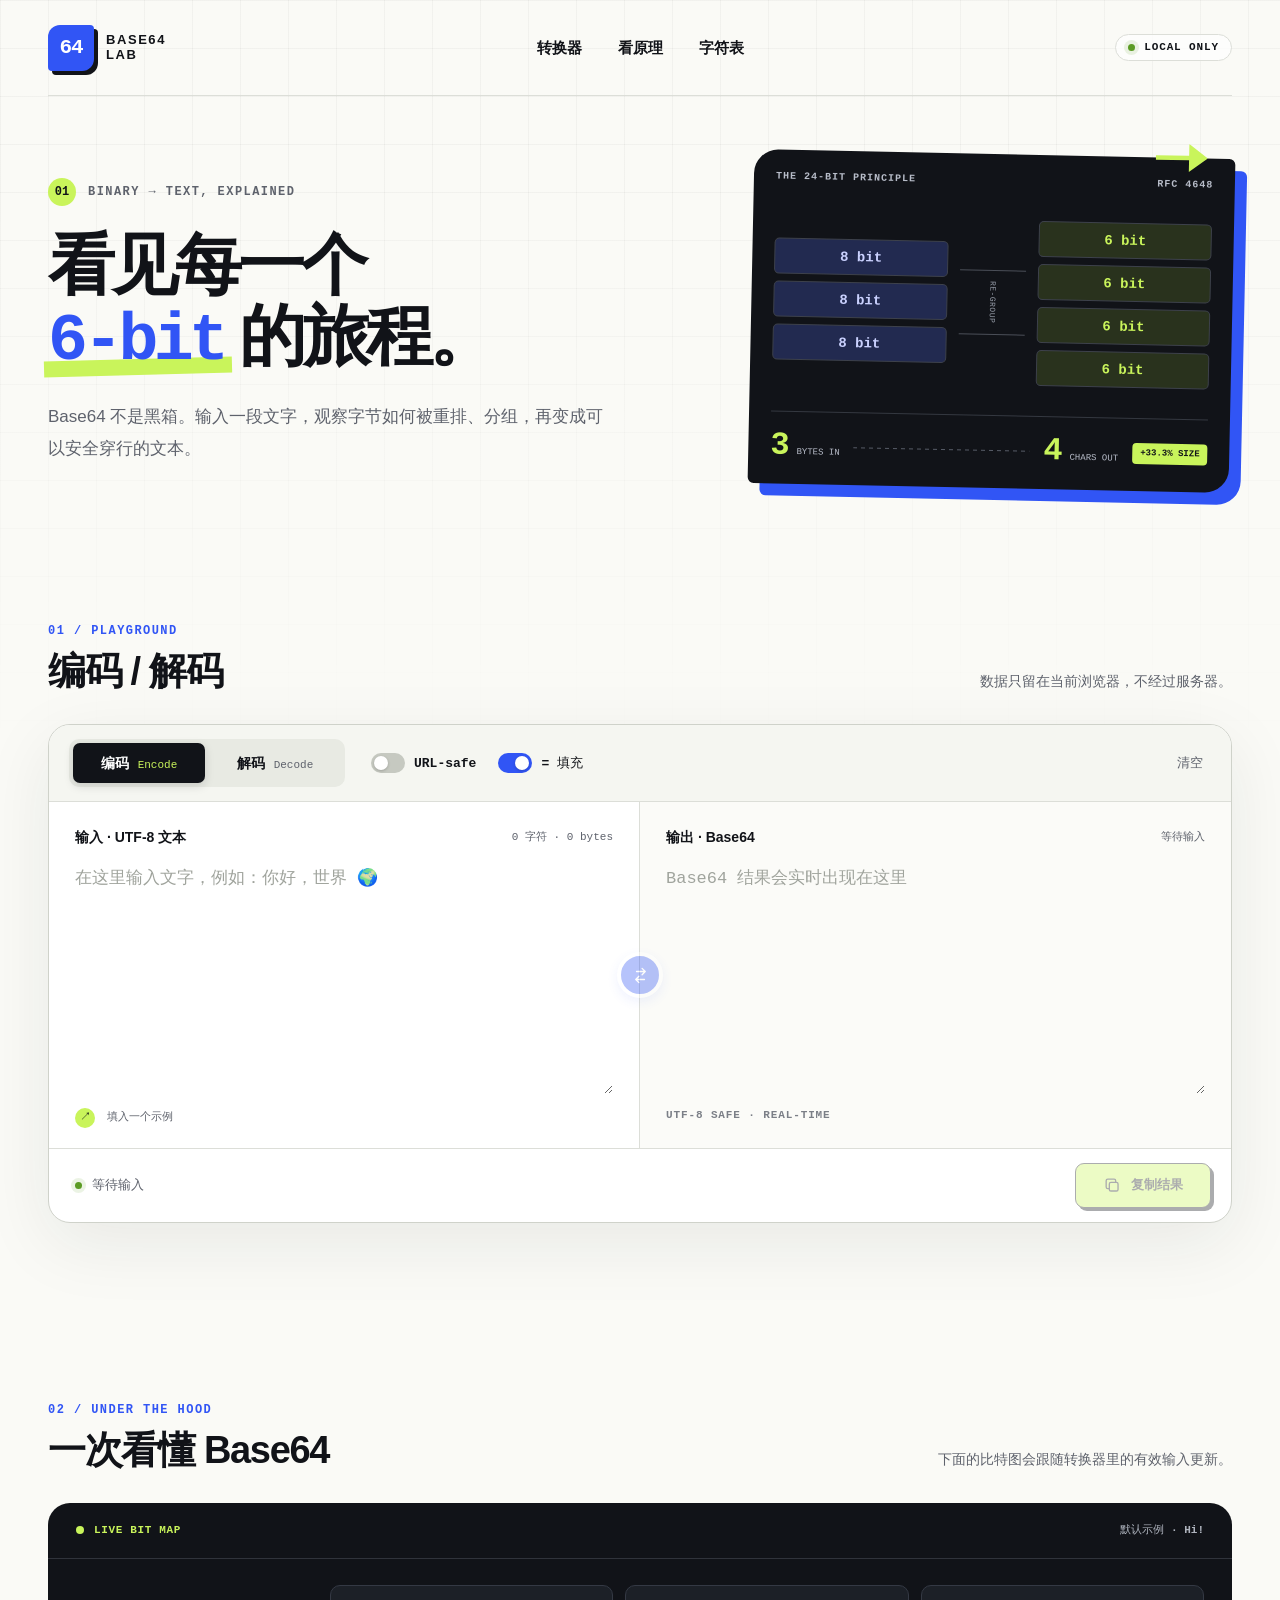
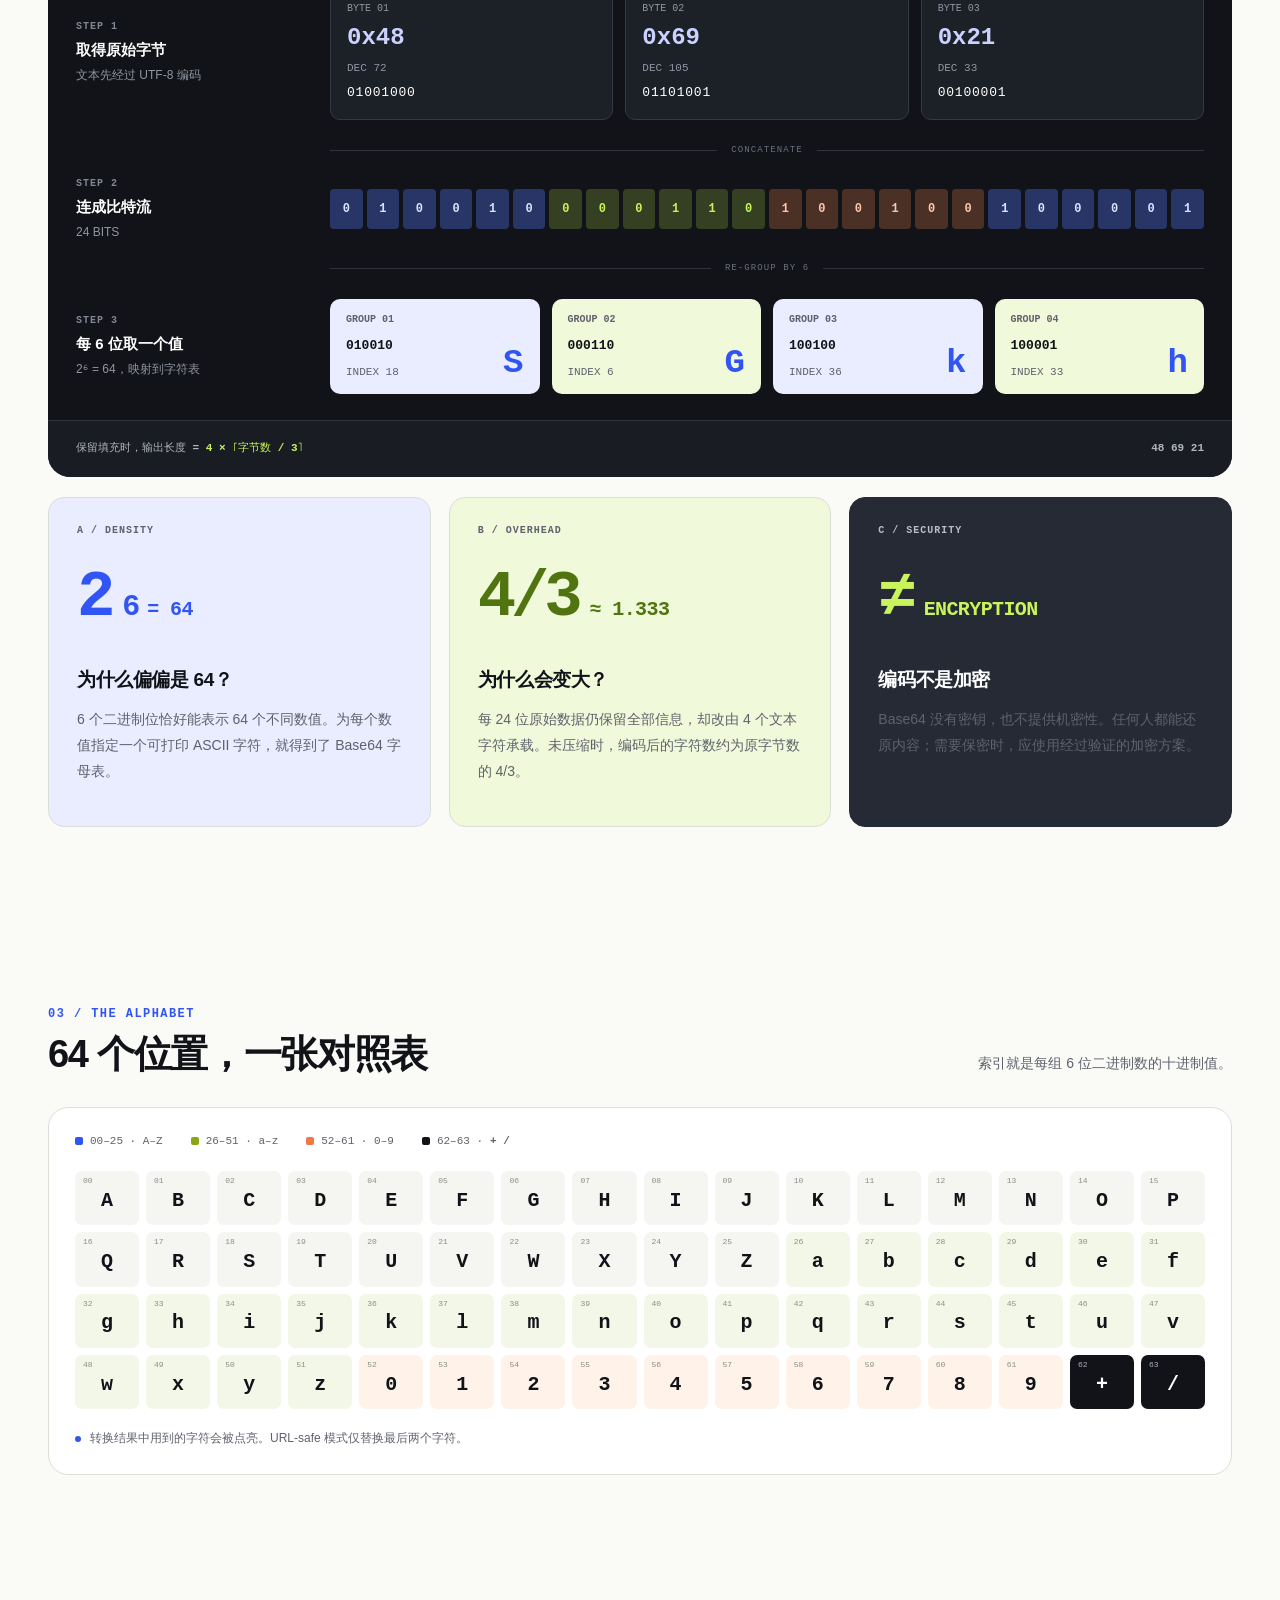
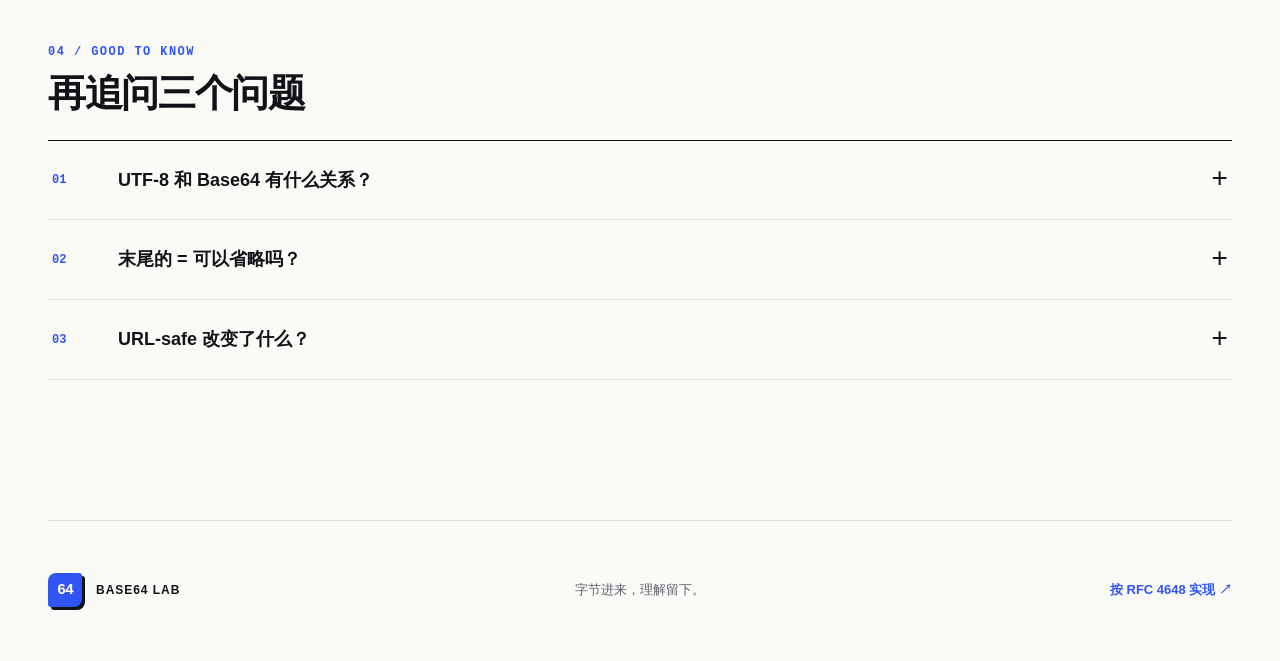
==== base64/index.html @ 2eb653bc "Add Base64 encoder and decoder subsite" ====
<!doctype html>
<html lang="zh-CN">
  <head>
    <meta charset="UTF-8">
    <meta name="viewport" content="width=device-width, initial-scale=1.0">
    <meta name="description" content="一个本地运行的 Base64 编码、解码与交互式原理实验室。看清每 3 个字节如何变成 4 个字符。">
    <title>Base64 Lab — 编码、解码与原理</title>
    <link rel="stylesheet" href="./styles.css">
    <script src="./app.js" defer></script>
  </head>
  <body>
    <a class="skip-link" href="#converter">跳到转换器</a>
    <div class="page-grid" aria-hidden="true"></div>

    <header class="site-header">
      <a class="brand" href="#top" aria-label="Base64 Lab 首页">
        <span class="brand-mark">64</span>
        <span class="brand-name">BASE64<br>LAB</span>
      </a>
      <nav class="main-nav" aria-label="页面导航">
        <a href="#converter">转换器</a>
        <a href="#principle">看原理</a>
        <a href="#alphabet">字符表</a>
      </nav>
      <span class="local-badge"><span class="status-dot"></span>LOCAL ONLY</span>
    </header>

    <main id="top">
      <section class="hero" aria-labelledby="hero-title">
        <div class="hero-copy">
          <p class="eyebrow"><span>01</span> BINARY → TEXT, EXPLAINED</p>
          <h1 id="hero-title">看见每一个<br><span>6-bit</span> 的旅程。</h1>
          <p class="hero-intro">Base64 不是黑箱。输入一段文字，观察字节如何被重排、分组，再变成可以安全穿行的文本。</p>
        </div>
        <div class="hero-orbit" aria-label="Base64 将 3 字节转换为 4 个字符">
          <div class="orbit-topline"><span>THE 24-BIT PRINCIPLE</span><span>RFC 4648</span></div>
          <div class="orbit-equation">
            <div class="byte-stack">
              <span>8 bit</span><span>8 bit</span><span>8 bit</span>
            </div>
            <div class="equation-arrow" aria-hidden="true">
              <span></span><b>RE-GROUP</b><span></span>
            </div>
            <div class="sextet-stack">
              <span>6 bit</span><span>6 bit</span><span>6 bit</span><span>6 bit</span>
            </div>
          </div>
          <div class="orbit-footer">
            <div><strong>3</strong><span>BYTES IN</span></div>
            <div class="ratio-line" aria-hidden="true"></div>
            <div><strong>4</strong><span>CHARS OUT</span></div>
            <span class="overhead-chip">+33.3% SIZE</span>
          </div>
        </div>
      </section>

      <section class="section converter-section" id="converter" aria-labelledby="converter-title">
        <div class="section-heading">
          <div><span class="section-number">01 / PLAYGROUND</span><h2 id="converter-title">编码 / 解码</h2></div>
          <p>数据只留在当前浏览器，不经过服务器。</p>
        </div>

        <div class="workbench">
          <div class="workbench-toolbar">
            <div class="mode-switch" role="group" aria-label="转换模式">
              <button class="mode-button is-active" type="button" data-mode="encode" aria-pressed="true">编码 <span>Encode</span></button>
              <button class="mode-button" type="button" data-mode="decode" aria-pressed="false">解码 <span>Decode</span></button>
            </div>
            <div class="options" aria-label="Base64 选项">
              <button class="option-switch" id="urlSafeToggle" type="button" role="switch" aria-checked="false">
                <span class="switch-track" aria-hidden="true"><span></span></span>URL-safe
              </button>
              <button class="option-switch is-on" id="paddingToggle" type="button" role="switch" aria-checked="true">
                <span class="switch-track" aria-hidden="true"><span></span></span>= 填充
              </button>
            </div>
            <button class="text-button clear-button" id="clearButton" type="button">清空</button>
          </div>

          <div class="io-grid">
            <div class="io-panel">
              <div class="io-label"><label for="inputText" id="inputLabel">输入 · UTF-8 文本</label><span id="inputMeta">0 字符 · 0 bytes</span></div>
              <textarea id="inputText" spellcheck="false" placeholder="在这里输入文字，例如：你好，世界 🌍" aria-describedby="statusMessage"></textarea>
              <button class="sample-button" id="sampleButton" type="button"><span aria-hidden="true">↗</span> 填入一个示例</button>
            </div>

            <button class="swap-button" id="swapButton" type="button" aria-label="将输出作为输入，并切换转换方向" title="将输出作为输入，并切换方向" disabled>
              <svg viewBox="0 0 24 24" aria-hidden="true"><path d="M7 7h11m0 0-4-4m4 4-4 4M17 17H6m0 0 4 4m-4-4 4-4"/></svg>
            </button>

            <div class="io-panel output-panel">
              <div class="io-label"><label for="outputText" id="outputLabel">输出 · Base64</label><span id="outputMeta">等待输入</span></div>
              <textarea id="outputText" spellcheck="false" readonly placeholder="结果会实时出现在这里"></textarea>
              <span class="output-note" id="outputNote">UTF-8 SAFE · REAL-TIME</span>
            </div>
          </div>

          <div class="workbench-footer">
            <div class="status-message" id="statusMessage" role="status" aria-live="polite"><span class="status-dot"></span><span>等待输入</span></div>
            <button class="copy-button" id="copyButton" type="button" disabled>
              <svg viewBox="0 0 24 24" aria-hidden="true"><rect x="8" y="8" width="11" height="11" rx="2"/><path d="M16 8V6a2 2 0 0 0-2-2H6a2 2 0 0 0-2 2v8a2 2 0 0 0 2 2h2"/></svg>
              <span>复制结果</span>
            </button>
          </div>
        </div>
      </section>

      <section class="section principle-section" id="principle" aria-labelledby="principle-title">
        <div class="section-heading">
          <div><span class="section-number">02 / UNDER THE HOOD</span><h2 id="principle-title">一次看懂 Base64</h2></div>
          <p>下面的比特图会跟随转换器里的有效输入更新。</p>
        </div>

        <div class="bit-lab">
          <div class="bit-lab-header">
            <div><span class="live-pulse" aria-hidden="true"></span>LIVE BIT MAP</div>
            <span id="sampleSource">默认示例 · Hi!</span>
          </div>

          <div class="pipeline-stage">
            <div class="stage-label"><span>STEP 1</span><strong>取得原始字节</strong><small>文本先经过 UTF-8 编码</small></div>
            <div class="byte-cards" id="byteCards"></div>
          </div>

          <div class="pipeline-connector" aria-hidden="true"><span></span>CONCATENATE<span></span></div>

          <div class="pipeline-stage bit-stream-stage">
            <div class="stage-label"><span>STEP 2</span><strong>连成比特流</strong><small id="bitStreamLabel">24 BITS</small></div>
            <div class="bit-stream" id="bitStream" aria-label="输入字节的二进制表示"></div>
          </div>

          <div class="pipeline-connector" aria-hidden="true"><span></span>RE-GROUP BY 6<span></span></div>

          <div class="pipeline-stage">
            <div class="stage-label"><span>STEP 3</span><strong>每 6 位取一个值</strong><small>2⁶ = 64，映射到字符表</small></div>
            <div class="sextet-cards" id="sextetCards"></div>
          </div>

          <div class="bit-lab-footer">
            <span>保留填充时，输出长度 = <strong>4 × ⌈字节数 / 3⌉</strong></span>
            <span class="mono" id="sampleHex">48 69 21</span>
          </div>
        </div>

        <div class="concept-grid">
          <article class="concept-card concept-blue">
            <span class="concept-index">A / DENSITY</span>
            <div class="concept-big">2<sup>6</sup><span>= 64</span></div>
            <h3>为什么偏偏是 64？</h3>
            <p>6 个二进制位恰好能表示 64 个不同数值。为每个数值指定一个可打印 ASCII 字符，就得到了 Base64 字母表。</p>
          </article>
          <article class="concept-card concept-lime">
            <span class="concept-index">B / OVERHEAD</span>
            <div class="concept-big">4/3<span>≈ 1.333</span></div>
            <h3>为什么会变大？</h3>
            <p>每 24 位原始数据仍保留全部信息，却改由 4 个文本字符承载。未压缩时，编码后的字符数约为原字节数的 4/3。</p>
          </article>
          <article class="concept-card concept-ink">
            <span class="concept-index">C / SECURITY</span>
            <div class="concept-big">≠<span>ENCRYPTION</span></div>
            <h3>编码不是加密</h3>
            <p>Base64 没有密钥，也不提供机密性。任何人都能还原内容；需要保密时，应使用经过验证的加密方案。</p>
          </article>
        </div>
      </section>

      <section class="section alphabet-section" id="alphabet" aria-labelledby="alphabet-title">
        <div class="section-heading">
          <div><span class="section-number">03 / THE ALPHABET</span><h2 id="alphabet-title">64 个位置，一张对照表</h2></div>
          <p>索引就是每组 6 位二进制数的十进制值。</p>
        </div>
        <div class="alphabet-board">
          <div class="alphabet-legend">
            <span><i class="legend-upper"></i>00–25 · A–Z</span>
            <span><i class="legend-lower"></i>26–51 · a–z</span>
            <span><i class="legend-digit"></i>52–61 · 0–9</span>
            <span><i class="legend-special"></i>62–63 · <b id="specialAlphabet">+ /</b></span>
          </div>
          <div class="alphabet-grid" id="alphabetGrid" aria-label="Base64 字符索引表"></div>
          <div class="alphabet-note"><span class="note-dot"></span>转换结果中用到的字符会被点亮。URL-safe 模式仅替换最后两个字符。</div>
        </div>
      </section>

      <section class="section faq-section" aria-labelledby="faq-title">
        <div class="section-heading compact-heading">
          <div><span class="section-number">04 / GOOD TO KNOW</span><h2 id="faq-title">再追问三个问题</h2></div>
        </div>
        <div class="faq-list">
          <details>
            <summary><span>01</span>UTF-8 和 Base64 有什么关系？<b aria-hidden="true">+</b></summary>
            <p>UTF-8 把字符表示为字节，Base64 再把字节表示为有限的文本字符。两者解决不同问题。中文和 emoji 必须先变成 UTF-8 字节，才能进行 Base64 编码；解码时则反向恢复。</p>
          </details>
          <details>
            <summary><span>02</span>末尾的 = 可以省略吗？<b aria-hidden="true">+</b></summary>
            <p>原文字节数不是 3 的倍数时，最后一个分组不足 24 位，标准 Base64 用 1 个或 2 个 <code>=</code> 补齐到 4 个字符。部分协议允许省略填充；本工具解码时可识别有无填充，编码时则由你控制。</p>
          </details>
          <details>
            <summary><span>03</span>URL-safe 改变了什么？<b aria-hidden="true">+</b></summary>
            <p>标准 Base64 的 <code>+</code> 和 <code>/</code> 在 URL 中可能需要额外转义。URL-safe 变体分别换成 <code>-</code> 和 <code>_</code>，并常省略 <code>=</code>，适合放入 URL、文件名或令牌。</p>
          </details>
        </div>
      </section>
    </main>

    <footer class="site-footer">
      <div><span class="brand-mark small-mark">64</span><strong>BASE64 LAB</strong></div>
      <p>字节进来，理解留下。</p>
      <a href="https://www.rfc-editor.org/rfc/rfc4648" target="_blank" rel="noreferrer">按 RFC 4648 实现 <span aria-hidden="true">↗</span></a>
    </footer>
  </body>
</html>
---- base64/styles.css ----
:root {
  --paper: #fafaf6;
  --white: #ffffff;
  --ink: #111318;
  --muted: #5e626c;
  --line: #dcded8;
  --blue: #3155f5;
  --blue-soft: #e9edff;
  --lime: #c9f45b;
  --lime-soft: #f0f9d9;
  --orange: #f07845;
  --error: #b72c2c;
  --mono: ui-monospace, "SFMono-Regular", Menlo, Monaco, Consolas, monospace;
  --sans: -apple-system, BlinkMacSystemFont, "Segoe UI", "PingFang SC", "Hiragino Sans GB", "Microsoft YaHei", sans-serif;
}

* {
  box-sizing: border-box;
}

html {
  scroll-behavior: smooth;
  scroll-padding-top: 100px;
}

body {
  margin: 0;
  color: var(--ink);
  background: var(--paper);
  font-family: var(--sans);
  font-size: 16px;
  line-height: 1.6;
  -webkit-font-smoothing: antialiased;
}

button,
textarea {
  font: inherit;
}

button,
a,
summary {
  -webkit-tap-highlight-color: transparent;
}

button {
  color: inherit;
}

button:not(:disabled),
summary {
  cursor: pointer;
}

a {
  color: inherit;
  text-decoration: none;
}

::selection {
  color: var(--white);
  background: var(--blue);
}

:focus-visible {
  outline: 3px solid var(--blue);
  outline-offset: 4px;
}

.skip-link {
  position: fixed;
  z-index: 100;
  top: 12px;
  left: 12px;
  padding: 10px 16px;
  color: var(--white);
  background: var(--ink);
  transform: translateY(-160%);
}

.skip-link:focus {
  transform: translateY(0);
}

.page-grid {
  position: absolute;
  z-index: -1;
  inset: 0 0 auto;
  height: 760px;
  overflow: hidden;
  pointer-events: none;
  background-image: linear-gradient(rgba(17, 19, 24, 0.035) 1px, transparent 1px), linear-gradient(90deg, rgba(17, 19, 24, 0.035) 1px, transparent 1px);
  background-size: 48px 48px;
  mask-image: linear-gradient(to bottom, black 25%, transparent 100%);
}

.site-header,
.hero,
.section,
.site-footer {
  width: min(1280px, calc(100% - 96px));
  margin-inline: auto;
}

.site-header {
  height: 96px;
  display: grid;
  grid-template-columns: 1fr auto 1fr;
  align-items: center;
  border-bottom: 1px solid var(--line);
}

.brand {
  display: inline-flex;
  align-items: center;
  gap: 12px;
  width: fit-content;
}

.brand-mark {
  width: 46px;
  height: 46px;
  display: grid;
  place-items: center;
  color: var(--white);
  background: var(--blue);
  border-radius: 12px 4px 12px 4px;
  font: 700 21px/1 var(--mono);
  letter-spacing: -1px;
  box-shadow: 4px 4px 0 var(--ink);
}

.brand-name {
  font: 750 13px/1.12 var(--sans);
  letter-spacing: 0.12em;
}

.main-nav {
  display: flex;
  align-items: center;
  gap: 36px;
  font-size: 15px;
  font-weight: 600;
}

.main-nav a {
  position: relative;
  padding-block: 10px;
}

.main-nav a::after {
  content: "";
  position: absolute;
  right: 0;
  bottom: 4px;
  left: 0;
  height: 2px;
  background: var(--blue);
  transform: scaleX(0);
  transform-origin: right;
  transition: transform 180ms ease;
}

.main-nav a:hover::after {
  transform: scaleX(1);
  transform-origin: left;
}

.local-badge {
  justify-self: end;
  display: inline-flex;
  align-items: center;
  gap: 9px;
  padding: 7px 12px;
  border: 1px solid var(--line);
  border-radius: 999px;
  background: rgba(255, 255, 255, 0.72);
  font: 600 11px/1 var(--mono);
  letter-spacing: 0.08em;
}

.status-dot {
  display: inline-block;
  flex: 0 0 auto;
  width: 7px;
  height: 7px;
  border-radius: 50%;
  background: #5b9b24;
  box-shadow: 0 0 0 4px rgba(91, 155, 36, 0.12);
}

.hero {
  min-height: 450px;
  display: grid;
  grid-template-columns: 1.12fr 0.88fr;
  gap: 90px;
  align-items: center;
  padding: 58px 0 64px;
}

.eyebrow,
.section-number {
  margin: 0;
  font: 650 12px/1.2 var(--mono);
  letter-spacing: 0.12em;
}

.eyebrow {
  display: flex;
  align-items: center;
  gap: 12px;
  color: var(--muted);
}

.eyebrow span {
  display: grid;
  place-items: center;
  width: 28px;
  height: 28px;
  color: var(--ink);
  background: var(--lime);
  border-radius: 50%;
  letter-spacing: 0;
}

h1,
h2,
h3,
p {
  margin-top: 0;
}

h1 {
  max-width: 720px;
  margin: 24px 0 24px;
  font-size: clamp(58px, 5.2vw, 80px);
  font-weight: 760;
  line-height: 1.06;
  letter-spacing: -0.055em;
}

h1 span {
  position: relative;
  display: inline-block;
  color: var(--blue);
  font-family: var(--mono);
  font-weight: 700;
  letter-spacing: -0.07em;
}

h1 span::after {
  content: "";
  position: absolute;
  z-index: -1;
  right: -8px;
  bottom: 2px;
  left: -4px;
  height: 16px;
  background: var(--lime);
  transform: rotate(-1.5deg);
}

.hero-intro {
  max-width: 560px;
  margin-bottom: 0;
  color: var(--muted);
  font-size: 17px;
  line-height: 1.85;
}

.hero-orbit {
  position: relative;
  padding: 22px;
  color: var(--white);
  background: var(--ink);
  border-radius: 24px 6px 24px 6px;
  box-shadow: 12px 12px 0 var(--blue);
  transform: rotate(1.2deg);
}

.hero-orbit::before {
  content: "";
  position: absolute;
  top: -14px;
  right: 28px;
  width: 52px;
  height: 28px;
  background: var(--lime);
  clip-path: polygon(0 42%, 64% 42%, 64% 0, 100% 50%, 64% 100%, 64% 58%, 0 58%);
}

.orbit-topline {
  display: flex;
  justify-content: space-between;
  color: #b8bdc9;
  font: 600 10px/1 var(--mono);
  letter-spacing: 0.1em;
}

.orbit-equation {
  display: grid;
  grid-template-columns: 1fr 66px 1fr;
  align-items: center;
  gap: 12px;
  padding: 34px 0 30px;
}

.byte-stack,
.sextet-stack {
  display: grid;
  gap: 7px;
}

.byte-stack {
  grid-template-rows: repeat(3, 1fr);
}

.sextet-stack {
  grid-template-rows: repeat(4, 1fr);
}

.byte-stack span,
.sextet-stack span {
  display: grid;
  place-items: center;
  height: 36px;
  border: 1px solid #3d414b;
  border-radius: 5px;
  font: 600 14px/1 var(--mono);
}

.byte-stack span {
  color: #cbd2ff;
  background: #222a50;
}

.sextet-stack span {
  color: var(--lime);
  background: #29321d;
}

.equation-arrow {
  display: grid;
  align-items: center;
  gap: 10px;
  text-align: center;
}

.equation-arrow span {
  height: 1px;
  background: #4a4e57;
}

.equation-arrow b {
  color: #979da9;
  font: 500 8px/1 var(--mono);
  letter-spacing: 0.06em;
  writing-mode: vertical-rl;
  justify-self: center;
}

.orbit-footer {
  display: flex;
  align-items: center;
  gap: 14px;
  padding-top: 18px;
  border-top: 1px solid #343840;
}

.orbit-footer > div:not(.ratio-line) {
  display: flex;
  align-items: baseline;
  gap: 7px;
}

.orbit-footer strong {
  color: var(--lime);
  font: 600 32px/1 var(--mono);
}

.orbit-footer div span {
  color: #b8bdc9;
  font: 500 9px/1 var(--mono);
}

.ratio-line {
  flex: 1;
  height: 1px;
  background: repeating-linear-gradient(90deg, #555a65 0 4px, transparent 4px 8px);
}

.overhead-chip {
  padding: 6px 8px;
  color: var(--ink);
  background: var(--lime);
  border-radius: 4px;
  font: 700 9px/1 var(--mono);
  white-space: nowrap;
}

.section {
  padding: 80px 0;
}

.converter-section {
  padding-top: 72px;
}

.section-heading {
  display: flex;
  align-items: end;
  justify-content: space-between;
  gap: 32px;
  margin-bottom: 30px;
}

.section-number {
  display: block;
  margin-bottom: 12px;
  color: var(--blue);
}

h2 {
  margin-bottom: 0;
  font-size: 38px;
  font-weight: 720;
  line-height: 1.15;
  letter-spacing: -0.035em;
}

.section-heading > p {
  max-width: 420px;
  margin-bottom: 2px;
  color: var(--muted);
  text-align: right;
  font-size: 14px;
}

.workbench {
  overflow: hidden;
  background: var(--white);
  border: 1px solid #cfd2ca;
  border-radius: 22px;
  box-shadow: 0 20px 70px rgba(28, 33, 42, 0.08);
}

.workbench-toolbar {
  min-height: 74px;
  display: flex;
  align-items: center;
  gap: 26px;
  padding: 14px 20px;
  background: #f5f6f1;
  border-bottom: 1px solid var(--line);
}

.mode-switch {
  display: flex;
  gap: 4px;
  padding: 4px;
  background: #e8eae3;
  border-radius: 10px;
}

.mode-button {
  min-width: 132px;
  padding: 9px 16px;
  border: 0;
  border-radius: 7px;
  background: transparent;
  font-size: 14px;
  font-weight: 650;
  transition: color 160ms ease, background 160ms ease, box-shadow 160ms ease;
}

.mode-button span {
  margin-left: 5px;
  color: var(--muted);
  font: 500 11px/1 var(--mono);
}

.mode-button.is-active {
  color: var(--white);
  background: var(--ink);
  box-shadow: 0 3px 10px rgba(17, 19, 24, 0.15);
}

.mode-button.is-active span {
  color: var(--lime);
}

.options {
  display: flex;
  align-items: center;
  gap: 22px;
}

.option-switch {
  display: inline-flex;
  align-items: center;
  gap: 9px;
  padding: 8px 0;
  border: 0;
  background: transparent;
  font: 550 13px/1 var(--mono);
}

.switch-track {
  width: 34px;
  height: 20px;
  padding: 3px;
  background: #c6c9c1;
  border-radius: 999px;
  transition: background 160ms ease;
}

.switch-track span {
  display: block;
  width: 14px;
  height: 14px;
  background: var(--white);
  border-radius: 50%;
  box-shadow: 0 1px 3px rgba(0, 0, 0, 0.2);
  transition: transform 160ms ease;
}

.option-switch.is-on .switch-track {
  background: var(--blue);
}

.option-switch.is-on .switch-track span {
  transform: translateX(14px);
}

.text-button {
  padding: 8px;
  border: 0;
  background: transparent;
  color: var(--muted);
  font-size: 13px;
}

.text-button:hover {
  color: var(--ink);
  text-decoration: underline;
}

.clear-button {
  margin-left: auto;
}

.io-grid {
  position: relative;
  display: grid;
  grid-template-columns: 1fr 1fr;
}

.io-panel {
  min-width: 0;
  padding: 24px 26px 20px;
}

.io-panel:first-child {
  border-right: 1px solid var(--line);
}

.io-label {
  display: flex;
  align-items: center;
  justify-content: space-between;
  gap: 16px;
  margin-bottom: 15px;
}

.io-label label {
  font-size: 14px;
  font-weight: 700;
}

.io-label span {
  color: var(--muted);
  font: 500 11px/1.4 var(--mono);
  text-align: right;
}

textarea {
  display: block;
  width: 100%;
  min-height: 230px;
  padding: 0;
  resize: vertical;
  color: var(--ink);
  background: transparent;
  border: 0;
  outline: 0;
  font: 500 17px/1.75 var(--mono);
  overflow-wrap: anywhere;
}

textarea::placeholder {
  color: #a0a49d;
}

textarea:focus-visible {
  outline: 0;
}

.io-panel:focus-within .io-label label {
  color: var(--blue);
}

.output-panel {
  background: #fbfbf8;
}

#outputText {
  color: var(--blue);
}

.sample-button,
.output-note {
  margin-top: 14px;
  font: 550 11px/1.4 var(--mono);
}

.sample-button {
  padding: 0;
  color: var(--muted);
  background: transparent;
  border: 0;
}

.sample-button:hover {
  color: var(--blue);
}

.sample-button span {
  display: inline-grid;
  place-items: center;
  width: 20px;
  height: 20px;
  margin-right: 5px;
  color: var(--ink);
  background: var(--lime);
  border-radius: 50%;
}

.output-note {
  display: block;
  color: #7b7f87;
  letter-spacing: 0.08em;
}

.swap-button {
  position: absolute;
  z-index: 2;
  top: 50%;
  left: 50%;
  width: 46px;
  height: 46px;
  display: grid;
  place-items: center;
  padding: 0;
  color: var(--white);
  background: var(--blue);
  border: 4px solid var(--white);
  border-radius: 50%;
  box-shadow: 0 4px 12px rgba(49, 85, 245, 0.22);
  transform: translate(-50%, -50%);
  transition: transform 160ms ease, opacity 160ms ease;
}

.swap-button:not(:disabled):hover {
  transform: translate(-50%, -50%) rotate(180deg);
}

.swap-button:disabled {
  opacity: 0.35;
  cursor: not-allowed;
}

.swap-button svg,
.copy-button svg {
  width: 19px;
  fill: none;
  stroke: currentColor;
  stroke-width: 1.7;
  stroke-linecap: round;
  stroke-linejoin: round;
}

.workbench-footer {
  min-height: 72px;
  display: flex;
  align-items: center;
  justify-content: space-between;
  gap: 24px;
  padding: 14px 20px 14px 26px;
  border-top: 1px solid var(--line);
}

.status-message {
  display: flex;
  align-items: center;
  gap: 10px;
  color: var(--muted);
  font-size: 13px;
}

.status-message.is-error {
  color: var(--error);
}

.status-message.is-error .status-dot {
  background: var(--error);
  box-shadow: 0 0 0 4px rgba(183, 44, 44, 0.12);
}

.copy-button {
  display: inline-flex;
  align-items: center;
  justify-content: center;
  gap: 9px;
  min-width: 136px;
  padding: 11px 18px;
  color: var(--ink);
  background: var(--lime);
  border: 1px solid var(--ink);
  border-radius: 9px;
  font-size: 13px;
  font-weight: 700;
  box-shadow: 3px 3px 0 var(--ink);
  transition: transform 120ms ease, box-shadow 120ms ease;
}

.copy-button:not(:disabled):hover {
  transform: translate(2px, 2px);
  box-shadow: 1px 1px 0 var(--ink);
}

.copy-button:disabled {
  opacity: 0.35;
  cursor: not-allowed;
}

.principle-section {
  padding-top: 100px;
}

.bit-lab {
  overflow: hidden;
  color: var(--white);
  background: var(--ink);
  border-radius: 22px;
}

.bit-lab-header,
.bit-lab-footer {
  display: flex;
  align-items: center;
  justify-content: space-between;
  gap: 24px;
  padding: 20px 28px;
  font: 550 11px/1.4 var(--mono);
  letter-spacing: 0.06em;
}

.bit-lab-header {
  border-bottom: 1px solid #30333b;
}

.bit-lab-header > div {
  display: flex;
  align-items: center;
  gap: 10px;
  color: var(--lime);
}

.bit-lab-header > span {
  color: #aeb3bd;
  letter-spacing: 0;
}

.live-pulse {
  width: 8px;
  height: 8px;
  background: var(--lime);
  border-radius: 50%;
  box-shadow: 0 0 0 0 rgba(201, 244, 91, 0.5);
  animation: pulse 2s infinite;
}

@keyframes pulse {
  60% { box-shadow: 0 0 0 8px rgba(201, 244, 91, 0); }
  100% { box-shadow: 0 0 0 0 rgba(201, 244, 91, 0); }
}

.pipeline-stage {
  display: grid;
  grid-template-columns: 220px 1fr;
  gap: 34px;
  align-items: center;
  padding: 26px 28px;
}

.stage-label {
  display: grid;
  gap: 4px;
}

.stage-label > span {
  color: #808794;
  font: 550 10px/1.4 var(--mono);
  letter-spacing: 0.1em;
}

.stage-label strong {
  font-size: 15px;
  font-weight: 650;
}

.stage-label small {
  color: #9096a1;
  font-size: 12px;
}

.byte-cards {
  display: grid;
  grid-template-columns: repeat(3, minmax(0, 1fr));
  gap: 12px;
}

.byte-card {
  display: grid;
  grid-template-columns: 1fr auto;
  gap: 8px;
  padding: 16px;
  background: #1c2027;
  border: 1px solid #343944;
  border-radius: 10px;
}

.byte-card .byte-index {
  color: #8e96a4;
  font: 500 10px/1.4 var(--mono);
}

.byte-card strong {
  grid-column: 1 / -1;
  color: #cbd2ff;
  font: 600 24px/1.2 var(--mono);
}

.byte-card .byte-decimal {
  grid-column: 1 / -1;
  color: #8e96a4;
  font: 500 11px/1.4 var(--mono);
}

.byte-card .byte-bits {
  grid-column: 1 / -1;
  color: var(--white);
  font: 500 13px/1.4 var(--mono);
  letter-spacing: 0.06em;
}

.pipeline-connector {
  display: flex;
  align-items: center;
  gap: 14px;
  padding: 0 28px 0 282px;
  color: #69717f;
  font: 500 9px/1 var(--mono);
  letter-spacing: 0.12em;
}

.pipeline-connector span {
  flex: 1;
  height: 1px;
  background: #30343d;
}

.bit-stream-stage {
  padding-block: 22px;
}

.bit-stream {
  display: grid;
  grid-template-columns: repeat(24, minmax(0, 1fr));
  gap: 4px;
}

.bit {
  display: grid;
  place-items: center;
  aspect-ratio: 0.82;
  min-height: 34px;
  border-radius: 4px;
  font: 550 12px/1 var(--mono);
}

.bit.group-0,
.bit.group-3 {
  color: #dce2ff;
  background: #283567;
}

.bit.group-1,
.bit.group-4 {
  color: var(--lime);
  background: #344021;
}

.bit.group-2,
.bit.group-5 {
  color: #ffc6ac;
  background: #4b3025;
}

.sextet-cards {
  display: grid;
  grid-template-columns: repeat(4, minmax(0, 1fr));
  gap: 12px;
}

.sextet-card {
  position: relative;
  display: grid;
  grid-template-columns: 1fr auto;
  align-items: end;
  gap: 10px;
  padding: 14px 16px;
  color: var(--ink);
  background: var(--blue-soft);
  border-radius: 10px;
}

.sextet-card:nth-child(2),
.sextet-card:nth-child(4) {
  background: var(--lime-soft);
}

.sextet-card .sextet-index {
  grid-column: 1 / -1;
  color: var(--muted);
  font: 550 10px/1.4 var(--mono);
}

.sextet-card .sextet-bits {
  font: 550 13px/1.4 var(--mono);
}

.sextet-card strong {
  grid-row: 2 / 4;
  grid-column: 2;
  color: var(--blue);
  font: 700 34px/1 var(--mono);
}

.sextet-card .sextet-value {
  color: var(--muted);
  font: 500 11px/1.4 var(--mono);
}

.sextet-card.is-padding {
  color: #9ba0aa;
  background: #22262d;
  border: 1px dashed #464c57;
}

.sextet-card.is-padding strong,
.sextet-card.is-padding .sextet-index,
.sextet-card.is-padding .sextet-value {
  color: #8b929e;
}

.bit-lab-footer {
  color: #b0b6c1;
  background: #191c22;
  border-top: 1px solid #30333b;
  letter-spacing: 0;
}

.bit-lab-footer strong {
  color: var(--lime);
  font-weight: 550;
}

.mono {
  font-family: var(--mono);
}

.concept-grid {
  display: grid;
  grid-template-columns: repeat(3, 1fr);
  gap: 18px;
  margin-top: 20px;
}

.concept-card {
  min-height: 330px;
  padding: 28px;
  border: 1px solid var(--line);
  border-radius: 16px;
}

.concept-blue {
  background: var(--blue-soft);
}

.concept-lime {
  background: var(--lime-soft);
}

.concept-ink {
  color: var(--white);
  background: #252a35;
  border-color: #252a35;
}

.concept-index {
  display: block;
  margin-bottom: 30px;
  color: var(--muted);
  font: 550 10px/1 var(--mono);
  letter-spacing: 0.1em;
}

.concept-ink .concept-index,
.concept-ink p {
  color: #b8bec9;
}

.concept-big {
  min-height: 75px;
  display: flex;
  align-items: baseline;
  gap: 12px;
  margin-bottom: 24px;
  color: var(--blue);
  font: 700 64px/1 var(--mono);
  letter-spacing: -0.08em;
}

.concept-big sup {
  font-size: 30px;
}

.concept-big span {
  font-size: 20px;
  letter-spacing: -0.03em;
}

.concept-lime .concept-big {
  color: #507410;
}

.concept-ink .concept-big {
  color: var(--lime);
}

.concept-card h3 {
  margin-bottom: 12px;
  font-size: 19px;
  letter-spacing: -0.02em;
}

.concept-card p {
  margin-bottom: 0;
  color: var(--muted);
  font-size: 14px;
  line-height: 1.85;
}

.alphabet-section {
  padding-top: 100px;
}

.alphabet-board {
  padding: 26px;
  background: var(--white);
  border: 1px solid var(--line);
  border-radius: 20px;
}

.alphabet-legend {
  display: flex;
  align-items: center;
  gap: 28px;
  margin-bottom: 22px;
  color: var(--muted);
  font: 500 11px/1.4 var(--mono);
}

.alphabet-legend span {
  display: inline-flex;
  align-items: center;
  gap: 7px;
}

.alphabet-legend i {
  width: 8px;
  height: 8px;
  border-radius: 2px;
}

.legend-upper { background: var(--blue); }
.legend-lower { background: #8aa613; }
.legend-digit { background: var(--orange); }
.legend-special { background: var(--ink); }

.alphabet-grid {
  display: grid;
  grid-template-columns: repeat(16, 1fr);
  gap: 7px;
}

.alphabet-cell {
  position: relative;
  aspect-ratio: 1.18;
  display: grid;
  place-items: center;
  padding: 8px;
  background: #f5f6f2;
  border: 1px solid transparent;
  border-radius: 7px;
  transition: transform 150ms ease, color 150ms ease, background 150ms ease;
}

.alphabet-cell span {
  position: absolute;
  top: 5px;
  left: 7px;
  color: #888d86;
  font: 500 8px/1 var(--mono);
}

.alphabet-cell strong {
  margin-top: 5px;
  font: 600 20px/1 var(--mono);
}

.alphabet-cell.group-1 { background: #f3f7e8; }
.alphabet-cell.group-2 { background: #fff2e9; }
.alphabet-cell.group-3 { color: var(--white); background: var(--ink); }
.alphabet-cell.group-3 span { color: #aeb3bd; }

.alphabet-cell.is-used {
  z-index: 1;
  color: var(--white);
  background: var(--blue);
  border-color: var(--ink);
  box-shadow: 3px 3px 0 var(--ink);
  transform: translate(-2px, -2px);
}

.alphabet-cell.is-used span {
  color: #dce2ff;
}

.alphabet-note {
  display: flex;
  align-items: center;
  gap: 9px;
  margin-top: 20px;
  color: var(--muted);
  font-size: 12px;
}

.note-dot {
  width: 6px;
  height: 6px;
  background: var(--blue);
  border-radius: 50%;
}

.faq-section {
  padding-top: 90px;
}

.compact-heading {
  margin-bottom: 24px;
}

.faq-list {
  border-top: 1px solid var(--ink);
}

.faq-list details {
  border-bottom: 1px solid var(--line);
}

.faq-list summary {
  display: grid;
  grid-template-columns: 50px 1fr auto;
  align-items: center;
  gap: 16px;
  padding: 25px 4px;
  list-style: none;
  font-size: 18px;
  font-weight: 650;
}

.faq-list summary::-webkit-details-marker {
  display: none;
}

.faq-list summary > span {
  color: var(--blue);
  font: 550 12px/1 var(--mono);
}

.faq-list summary b {
  font: 400 28px/1 var(--mono);
  transition: transform 160ms ease;
}

.faq-list details[open] summary b {
  transform: rotate(45deg);
}

.faq-list details p {
  max-width: 930px;
  margin: -4px 0 26px 70px;
  color: var(--muted);
  line-height: 1.9;
}

code {
  padding: 2px 5px;
  color: var(--blue);
  background: var(--blue-soft);
  border-radius: 4px;
  font-family: var(--mono);
}

.site-footer {
  min-height: 140px;
  display: grid;
  grid-template-columns: 1fr auto 1fr;
  align-items: center;
  gap: 24px;
  margin-top: 60px;
  border-top: 1px solid var(--line);
}

.site-footer > div {
  display: flex;
  align-items: center;
  gap: 14px;
  font-size: 12px;
  letter-spacing: 0.08em;
}

.small-mark {
  width: 34px;
  height: 34px;
  border-radius: 8px 3px 8px 3px;
  font-size: 15px;
  box-shadow: 3px 3px 0 var(--ink);
}

.site-footer p {
  margin: 0;
  color: var(--muted);
  font-size: 13px;
}

.site-footer > a {
  justify-self: end;
  color: var(--blue);
  font-size: 13px;
  font-weight: 600;
}

.site-footer > a:hover {
  text-decoration: underline;
}

@media (max-width: 1100px) {
  .site-header,
  .hero,
  .section,
  .site-footer {
    width: calc(100% - 56px);
  }

  .hero {
    gap: 48px;
  }

  .workbench-toolbar {
    gap: 18px;
  }

  .mode-button {
    min-width: 110px;
  }

  .options {
    gap: 14px;
  }

  .pipeline-stage {
    grid-template-columns: 180px 1fr;
  }

  .pipeline-connector {
    padding-left: 242px;
  }

  .alphabet-grid {
    gap: 5px;
  }
}

@media (prefers-reduced-motion: reduce) {
  html {
    scroll-behavior: auto;
  }

  *,
  *::before,
  *::after {
    animation-duration: 0.01ms !important;
    animation-iteration-count: 1 !important;
    transition-duration: 0.01ms !important;
  }
}
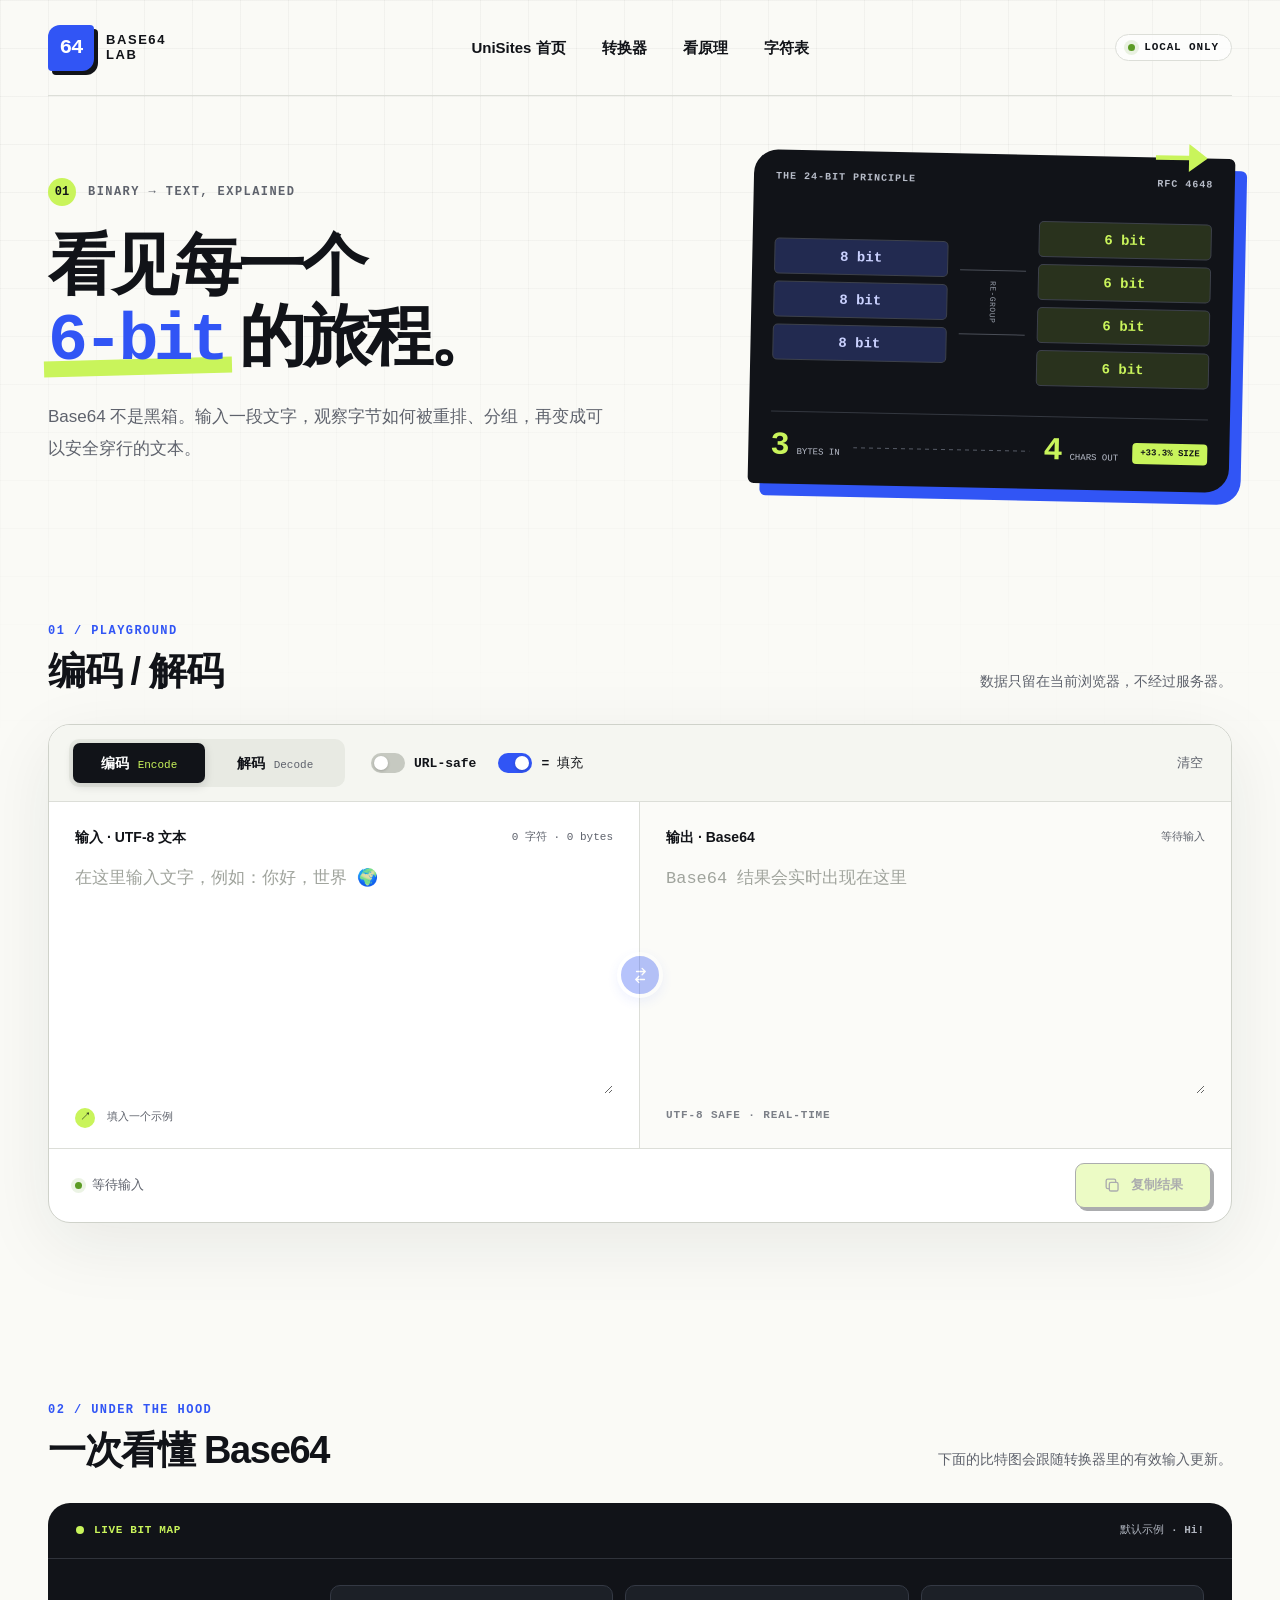
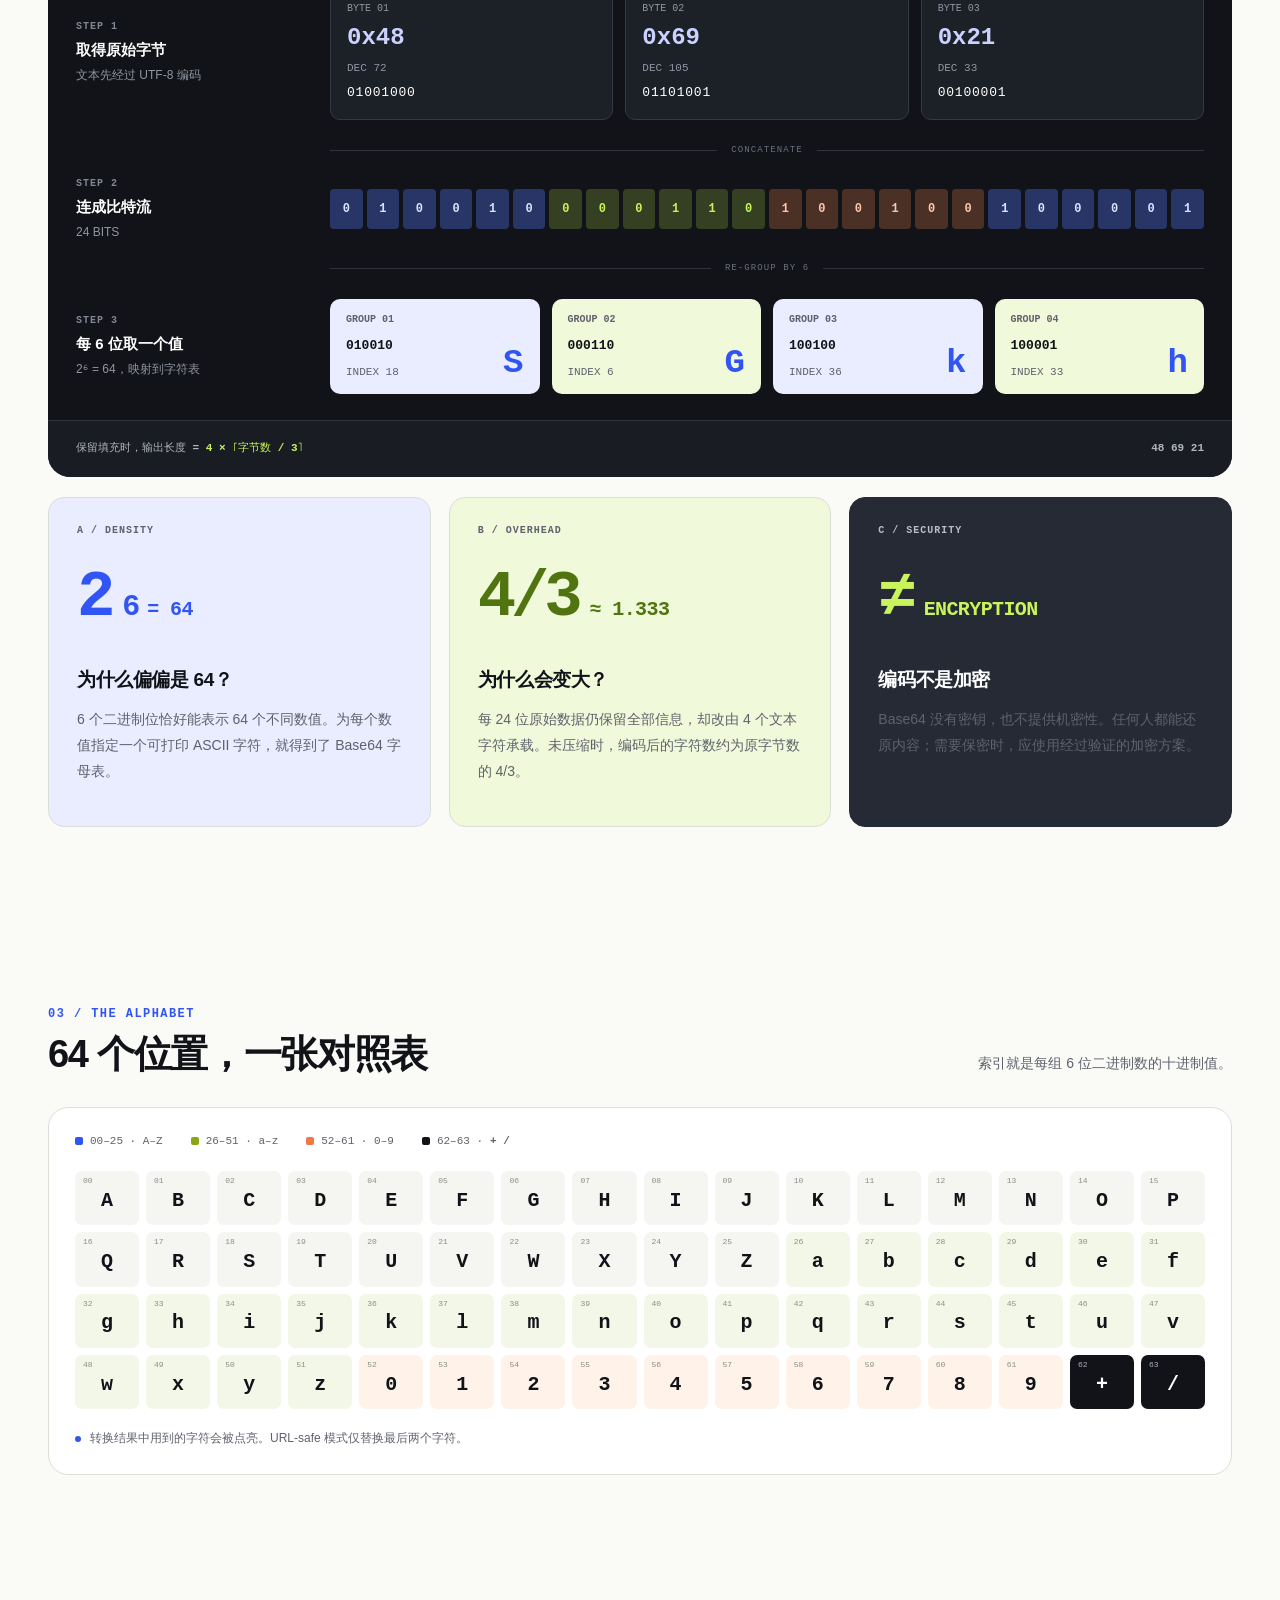
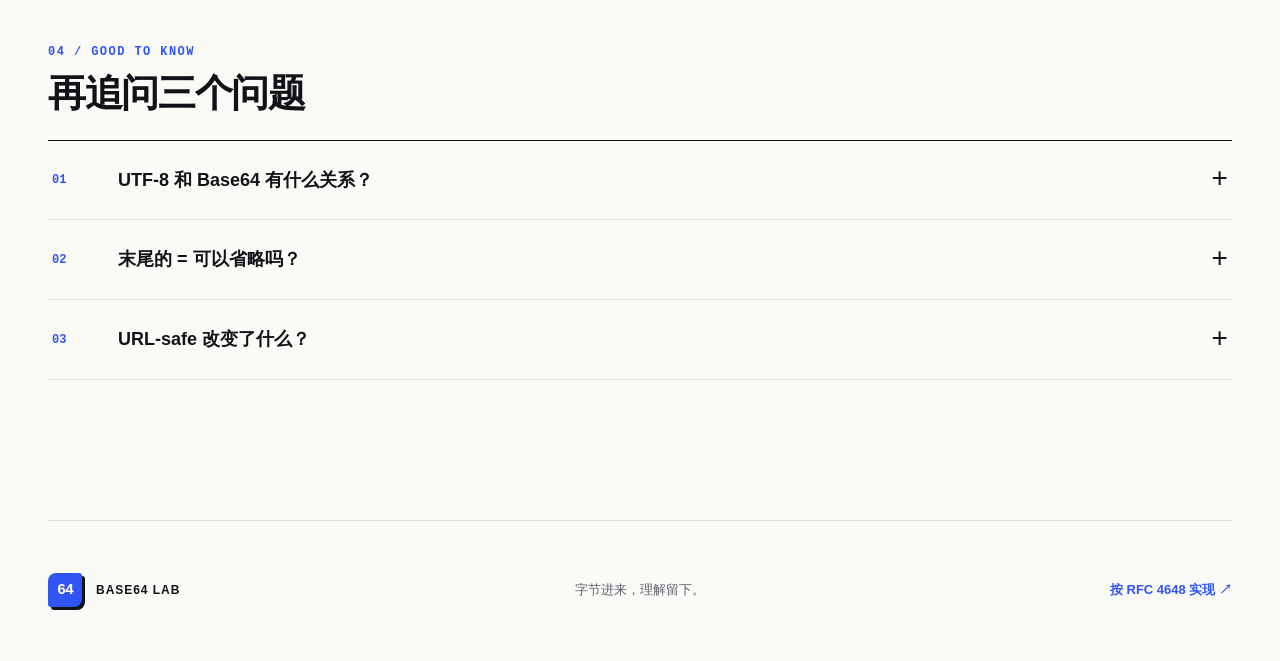
==== commit 0b85ca98: "Add UniSites homepage" ====
--- a/base64/index.html
+++ b/base64/index.html
@@ -18,6 +18,7 @@
         <span class="brand-name">BASE64<br>LAB</span>
       </a>
       <nav class="main-nav" aria-label="页面导航">
+        <a href="../">UniSites 首页</a>
         <a href="#converter">转换器</a>
         <a href="#principle">看原理</a>
         <a href="#alphabet">字符表</a>
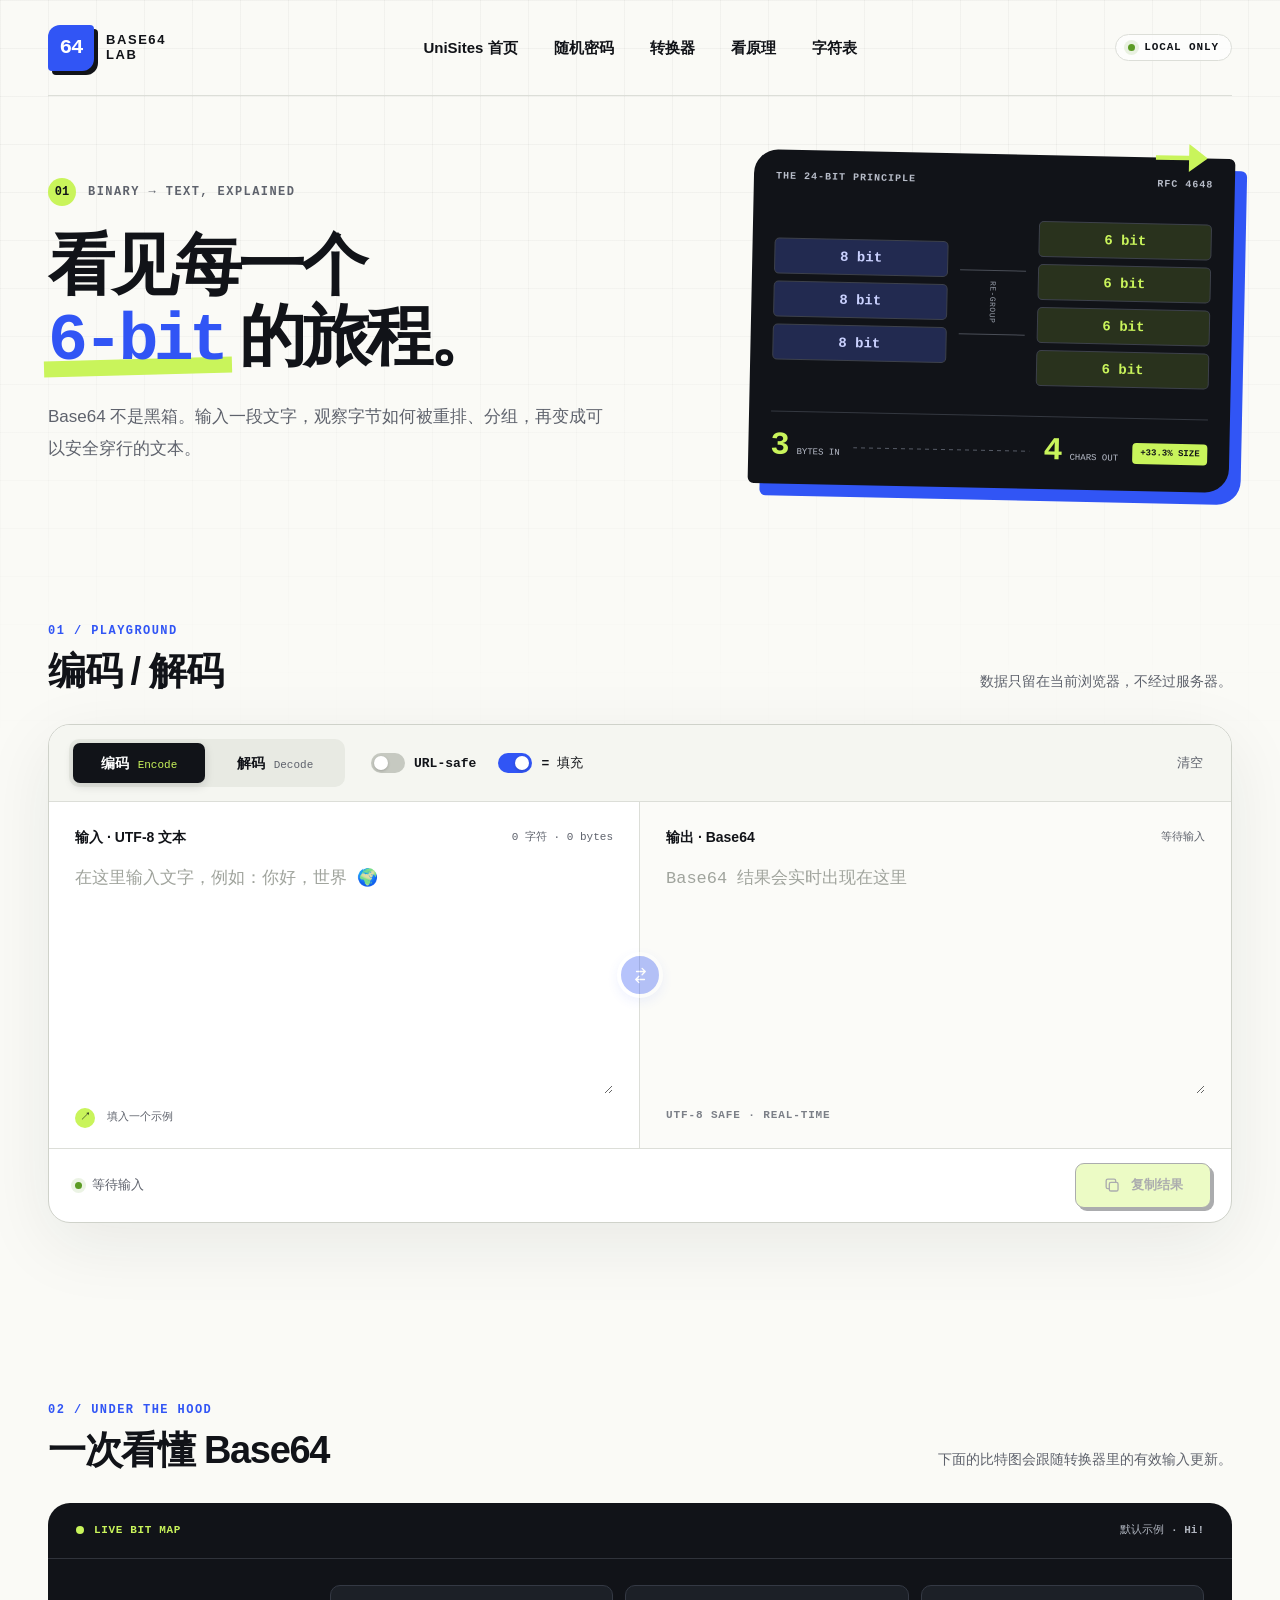
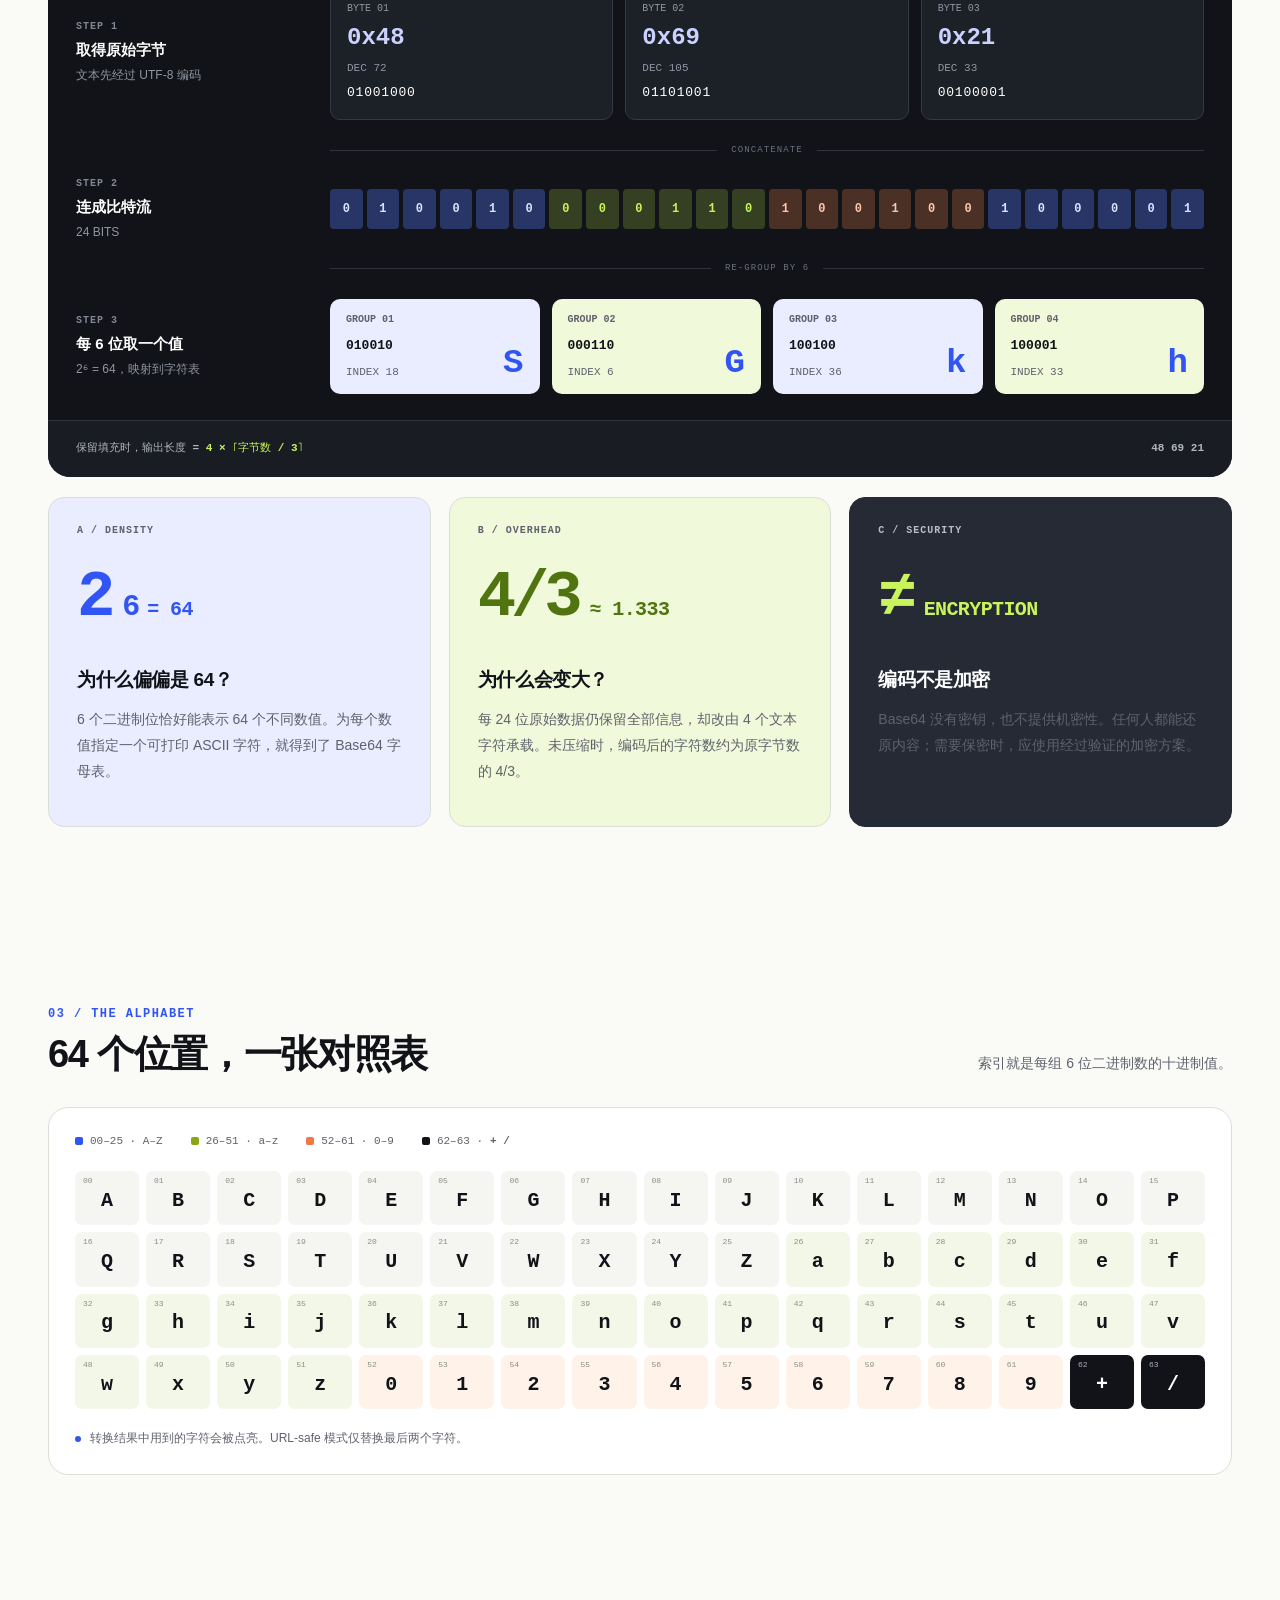
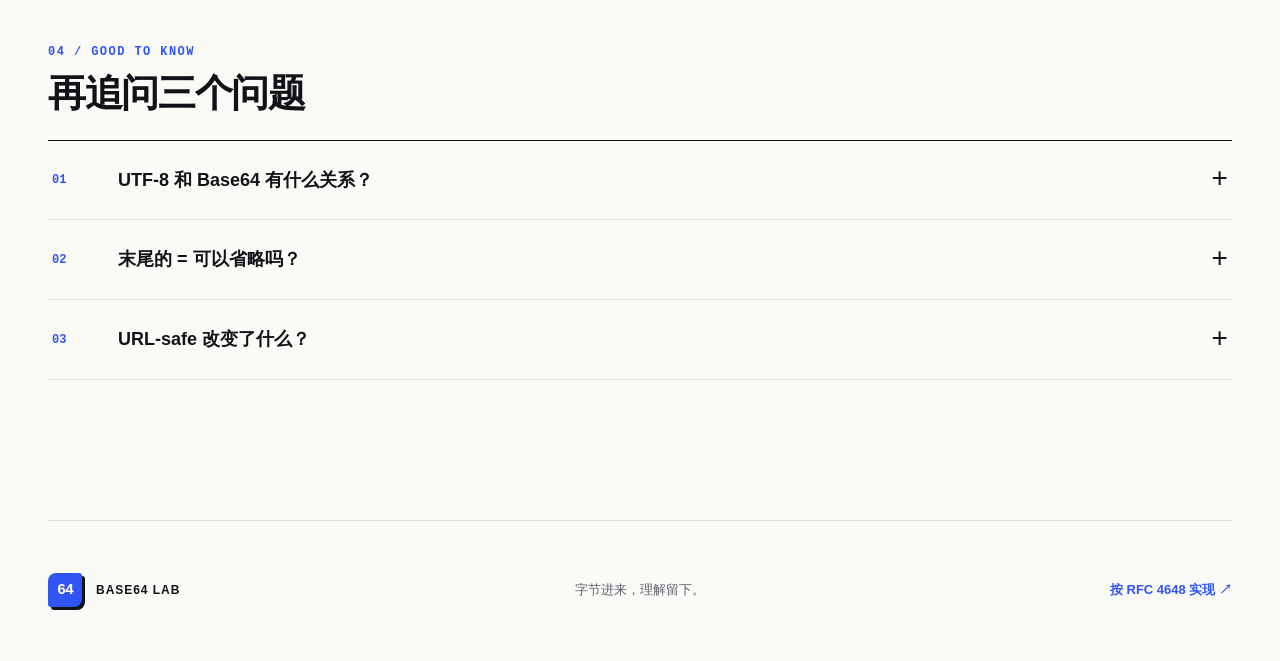
==== commit 0fee6ab2: "Add password generator and responsive layouts" ====
--- a/base64/index.html
+++ b/base64/index.html
@@ -3,8 +3,16 @@
   <head>
     <meta charset="UTF-8">
     <meta name="viewport" content="width=device-width, initial-scale=1.0">
-    <meta name="description" content="一个本地运行的 Base64 编码、解码与交互式原理实验室。看清每 3 个字节如何变成 4 个字符。">
-    <title>Base64 Lab — 编码、解码与原理</title>
+    <meta name="description" content="免费 Base64 在线编码解码工具，支持 UTF-8、中文、emoji、URL-safe 与填充设置，通过交互式比特图讲清 Base64 原理。本地运行，不上传数据。">
+    <meta name="keywords" content="Base64,Base64编码,Base64解码,在线Base64,Base64 converter,UTF-8">
+    <meta name="robots" content="index,follow">
+    <meta name="theme-color" content="#fafaf6">
+    <meta property="og:title" content="Base64 Lab — 在线编码、解码与原理 | UniSites">
+    <meta property="og:description" content="看见每一个 6-bit 的旅程：Base64 编码、解码与交互式比特图。">
+    <meta property="og:type" content="website">
+    <meta property="og:url" content="https://unisites.github.io/UniSites/base64/">
+    <link rel="canonical" href="https://unisites.github.io/UniSites/base64/">
+    <title>Base64 在线编码解码 — Base64 Lab | UniSites</title>
     <link rel="stylesheet" href="./styles.css">
     <script src="./app.js" defer></script>
   </head>
@@ -19,6 +27,7 @@
       </a>
       <nav class="main-nav" aria-label="页面导航">
         <a href="../">UniSites 首页</a>
+        <a href="../password/">随机密码</a>
         <a href="#converter">转换器</a>
         <a href="#principle">看原理</a>
         <a href="#alphabet">字符表</a>
--- a/base64/styles.css
+++ b/base64/styles.css
@@ -1291,7 +1291,8 @@
   }
 
   .workbench-toolbar {
-    gap: 18px;
+    flex-wrap: wrap;
+    gap: 14px 18px;
   }
 
   .mode-button {
@@ -1304,14 +1305,464 @@
 
   .pipeline-stage {
     grid-template-columns: 180px 1fr;
+    gap: 24px;
   }
 
   .pipeline-connector {
-    padding-left: 242px;
+    padding-left: 232px;
+  }
+
+  .alphabet-grid {
+    grid-template-columns: repeat(8, 1fr);
+    gap: 7px;
+  }
+
+  .alphabet-cell {
+    aspect-ratio: 1.3;
+  }
+}
+
+@media (max-width: 900px) {
+  .site-header {
+    grid-template-columns: 1fr auto;
+    gap: 14px;
+    padding: 16px 0;
+  }
+
+  .main-nav {
+    grid-column: 1 / -1;
+    grid-row: 2;
+    justify-content: flex-start;
+    gap: 28px;
+    padding-top: 8px;
+    overflow-x: auto;
+    border-top: 1px solid var(--line);
+  }
+
+  .main-nav a {
+    flex: 0 0 auto;
+    white-space: nowrap;
+  }
+
+  .hero {
+    grid-template-columns: 1fr;
+    gap: 46px;
+    padding: 52px 0 62px;
+  }
+
+  .hero-copy {
+    max-width: 680px;
+  }
+
+  .hero-orbit {
+    width: min(100%, 620px);
+    justify-self: center;
+  }
+
+  .section-heading {
+    align-items: flex-start;
+    flex-direction: column;
+    gap: 14px;
+  }
+
+  .section-heading > p {
+    text-align: left;
+  }
+
+  .workbench-toolbar {
+    padding: 14px 18px;
+  }
+
+  .options {
+    flex: 1;
+  }
+
+  .pipeline-stage {
+    grid-template-columns: 150px 1fr;
+    padding-inline: 22px;
+  }
+
+  .pipeline-connector {
+    padding-left: 196px;
+  }
+
+  .bit-stream {
+    grid-template-columns: repeat(12, minmax(0, 1fr));
+  }
+
+  .bit {
+    aspect-ratio: 1.3;
+  }
+
+  .concept-grid {
+    grid-template-columns: 1fr;
+  }
+
+  .concept-card {
+    min-height: 0;
+  }
+
+  .concept-index {
+    margin-bottom: 22px;
+  }
+
+  .concept-big {
+    min-height: 0;
+  }
+
+  .alphabet-legend {
+    flex-wrap: wrap;
+    gap: 14px 22px;
+  }
+}
+
+@media (max-width: 700px) {
+  .io-grid {
+    grid-template-columns: 1fr;
+  }
+
+  .io-panel:first-child {
+    border-right: 0;
+    border-bottom: 1px solid var(--line);
+  }
+
+  .swap-button {
+    transform: translate(-50%, -50%) rotate(90deg);
+  }
+
+  .swap-button:not(:disabled):hover {
+    transform: translate(-50%, -50%) rotate(270deg);
+  }
+
+  textarea {
+    min-height: 180px;
+    font-size: 16px;
+  }
+}
+
+@media (max-width: 640px) {
+  html {
+    scroll-padding-top: 130px;
+  }
+
+  .site-header,
+  .hero,
+  .section,
+  .site-footer {
+    width: calc(100% - 32px);
+  }
+
+  .site-header {
+    gap: 12px;
+    padding: 14px 0 10px;
+  }
+
+  .brand {
+    gap: 9px;
+  }
+
+  .brand-mark {
+    width: 39px;
+    height: 39px;
+    border-radius: 10px 3px 10px 3px;
+    font-size: 18px;
+    box-shadow: 3px 3px 0 var(--ink);
+  }
+
+  .brand-name {
+    font-size: 11px;
+  }
+
+  .local-badge {
+    padding: 7px 9px;
+    font-size: 9px;
+  }
+
+  .main-nav {
+    gap: 24px;
+    font-size: 13px;
+  }
+
+  .main-nav a {
+    min-height: 42px;
+    display: inline-flex;
+    align-items: center;
+  }
+
+  .hero {
+    gap: 36px;
+    padding: 40px 0 50px;
+  }
+
+  .eyebrow {
+    font-size: 9px;
+    letter-spacing: 0.08em;
+  }
+
+  h1 {
+    margin: 22px 0 20px;
+    font-size: clamp(44px, 13vw, 58px);
+  }
+
+  h1 span::after {
+    height: 11px;
+  }
+
+  .hero-intro {
+    font-size: 16px;
+    line-height: 1.8;
+  }
+
+  .hero-orbit {
+    padding: 17px;
+    border-radius: 20px 5px 20px 5px;
+    box-shadow: 7px 7px 0 var(--blue);
+    transform: none;
+  }
+
+  .orbit-equation {
+    grid-template-columns: 1fr 42px 1fr;
+    gap: 7px;
+    padding-block: 28px 24px;
+  }
+
+  .byte-stack span,
+  .sextet-stack span {
+    height: 32px;
+    font-size: 12px;
+  }
+
+  .orbit-footer {
+    flex-wrap: wrap;
+    gap: 10px;
+  }
+
+  .orbit-footer strong {
+    font-size: 27px;
+  }
+
+  .ratio-line {
+    display: none;
+  }
+
+  .overhead-chip {
+    margin-left: auto;
+  }
+
+  .section {
+    padding: 56px 0;
+  }
+
+  .section-heading {
+    margin-bottom: 24px;
+  }
+
+  h2 {
+    font-size: 31px;
+  }
+
+  .workbench {
+    border-radius: 16px;
+  }
+
+  .workbench-toolbar {
+    gap: 12px;
+    padding: 13px;
+  }
+
+  .mode-switch {
+    width: 100%;
+  }
+
+  .mode-button {
+    flex: 1;
+    min-width: 0;
+    min-height: 44px;
+    padding-inline: 10px;
+  }
+
+  .options {
+    flex-wrap: wrap;
+    gap: 8px 18px;
+  }
+
+  .option-switch {
+    min-height: 42px;
+  }
+
+  .clear-button {
+    min-height: 42px;
+  }
+
+  .io-panel {
+    padding: 20px;
+  }
+
+  .io-label {
+    align-items: flex-start;
+    flex-direction: column;
+    gap: 6px;
+  }
+
+  .io-label span {
+    text-align: left;
+  }
+
+  .sample-button {
+    min-height: 42px;
+  }
+
+  .workbench-footer {
+    align-items: stretch;
+    flex-direction: column;
+    gap: 14px;
+    padding: 16px 20px 20px;
+  }
+
+  .copy-button {
+    min-height: 46px;
+  }
+
+  .bit-lab {
+    border-radius: 16px;
+  }
+
+  .bit-lab-header,
+  .bit-lab-footer {
+    align-items: flex-start;
+    flex-direction: column;
+    gap: 8px;
+    padding: 17px;
+  }
+
+  .pipeline-stage {
+    grid-template-columns: 1fr;
+    gap: 17px;
+    padding: 22px 17px;
+  }
+
+  .pipeline-connector {
+    gap: 9px;
+    padding: 0 17px;
+  }
+
+  .byte-cards {
+    gap: 7px;
+  }
+
+  .byte-card {
+    padding: 11px 9px;
+  }
+
+  .byte-card strong {
+    font-size: 19px;
+  }
+
+  .byte-card .byte-bits {
+    font-size: 10px;
+    letter-spacing: 0;
+  }
+
+  .bit-stream {
+    gap: 4px;
+  }
+
+  .bit {
+    min-height: 29px;
+    font-size: 12px;
+  }
+
+  .sextet-cards {
+    grid-template-columns: repeat(2, minmax(0, 1fr));
+    gap: 8px;
+  }
+
+  .bit-lab-footer .mono {
+    overflow-wrap: anywhere;
+  }
+
+  .concept-card {
+    padding: 24px;
+  }
+
+  .concept-big {
+    margin-bottom: 20px;
+    font-size: 54px;
+  }
+
+  .alphabet-board {
+    padding: 16px;
+    border-radius: 16px;
+  }
+
+  .alphabet-legend {
+    display: grid;
+    grid-template-columns: 1fr 1fr;
+    gap: 12px;
+    font-size: 9px;
   }
 
   .alphabet-grid {
     gap: 5px;
+  }
+
+  .alphabet-cell {
+    aspect-ratio: 1.05;
+    padding: 5px;
+    border-radius: 5px;
+  }
+
+  .alphabet-cell span {
+    top: 4px;
+    left: 5px;
+    font-size: 7px;
+  }
+
+  .alphabet-cell strong {
+    font-size: 16px;
+  }
+
+  .alphabet-cell.is-used {
+    box-shadow: 2px 2px 0 var(--ink);
+  }
+
+  .alphabet-note {
+    align-items: flex-start;
+  }
+
+  .note-dot {
+    flex: 0 0 auto;
+    margin-top: 6px;
+  }
+
+  .faq-list summary {
+    grid-template-columns: 30px 1fr auto;
+    gap: 10px;
+    padding: 21px 0;
+    font-size: 16px;
+  }
+
+  .faq-list details p {
+    margin: 0 0 22px 40px;
+    font-size: 15px;
+  }
+
+  .site-footer {
+    min-height: 0;
+    display: flex;
+    align-items: center;
+    flex-direction: column;
+    gap: 18px;
+    margin-top: 30px;
+    padding: 34px 0;
+    text-align: center;
+  }
+
+  .site-footer > a {
+    justify-self: auto;
+    min-height: 40px;
+    display: inline-flex;
+    align-items: center;
   }
 }
 
